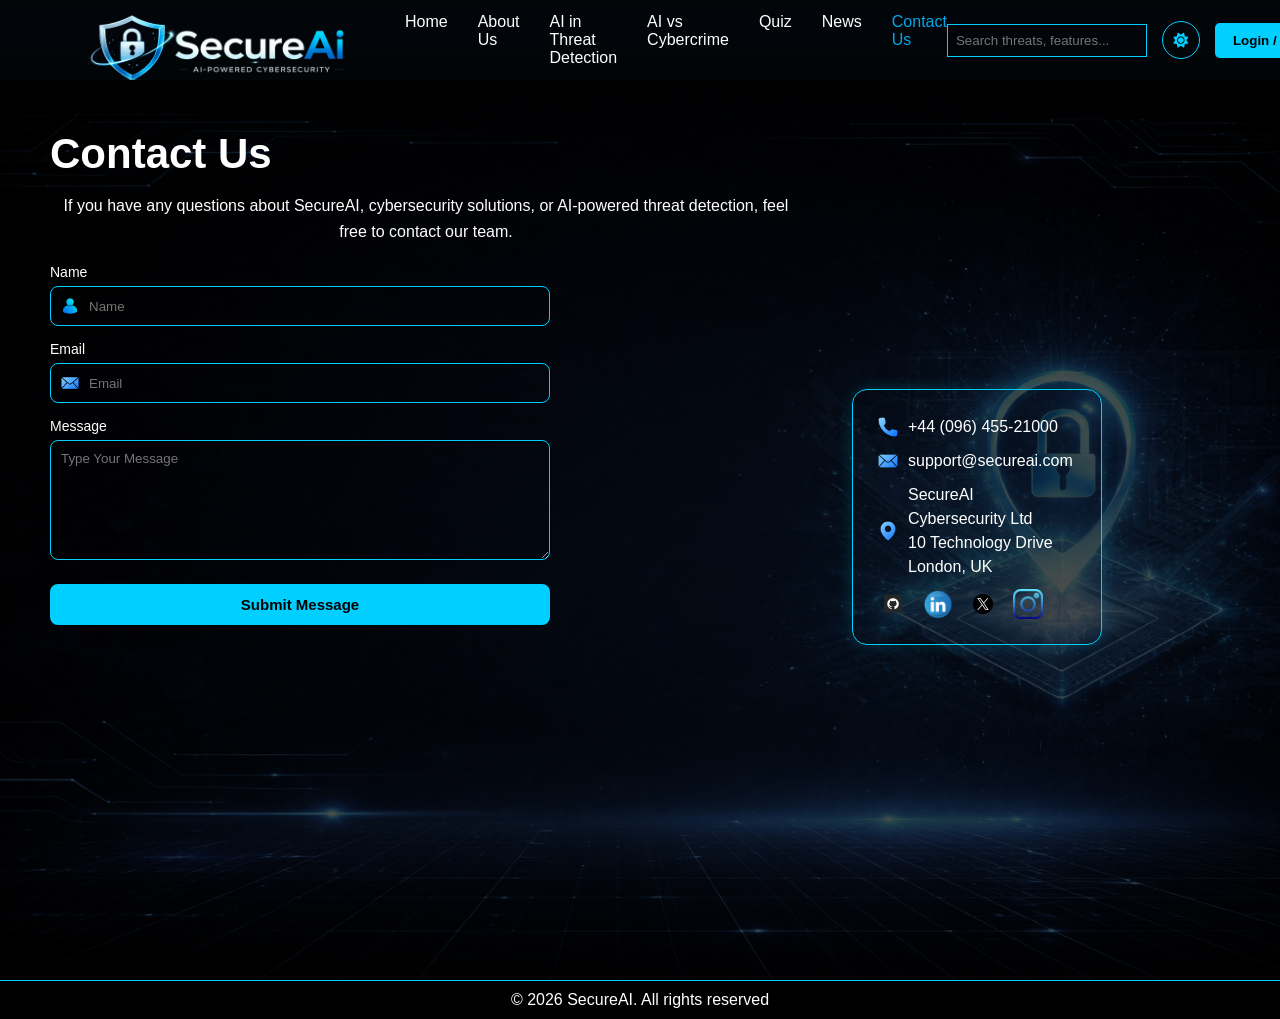
==== contact.html @ 9820c0d2 "Add files via upload" ====
<!DOCTYPE html>
<html lang="en">
<head>
    <meta charset="UTF-8">
    <meta name="viewport" content="width=device-width, initial-scale=1.0">
    <title>Contact Us - SecureAI</title>
    <link rel="stylesheet" href="style.css">
    <link rel="stylesheet" href="https://cdnjs.cloudflare.com/ajax/libs/font-awesome/6.5.1/css/all.min.css">
</head>
<body>

<header class="navbar">
    <div class="logo">
        <img src="Images/Secure-AI-Logo.png" alt="Logo">
    </div>
    <nav>
        <ul>
            <li><a href="index.html">Home</a></li>
            <li><a href="about.html">About Us</a></li>
            <li><a href="threat-detection.html">AI in Threat Detection</a></li>
            <li><a href="ai-vs-cybercrime.html">AI vs Cybercrime</a></li>
            <li><a href="quiz.html">Quiz</a></li>
            <li><a href="news.html">News</a></li>
            <li><a href="contact.html" class="active">Contact Us</a></li>
        </ul>
    </nav>
    <div class="nav-right">
        <input type="text" placeholder="Search threats, features..." data-testid="search-input">
        <button class="theme-toggle" id="themeToggle" data-testid="theme-toggle-btn"></button>
        <button class="login-btn" onclick="window.location.href='login.html'" data-testid="login-nav-btn">Login / Signup</button>
        <button class="hamburger" id="hamburgerBtn" aria-label="Open menu" data-testid="hamburger-btn">
            <span></span><span></span><span></span>
        </button>
    </div>
</header>

<section class="hero">
    <img src="Images/Contact-Us-Background.jpg" class="bg-image" alt="Background">
    <div class="overlay"></div>
    <div class="content contact-layout fade-in">
        <div class="contact-form">
            <h1>Contact Us</h1>
            <p>If you have any questions about SecureAI, cybersecurity solutions, or AI-powered threat detection, feel free to contact our team.</p>
            <form id="contactForm">
                <label>Name</label>
                <div class="contact-input-box">
                    <img src="Images/Name-Icon.png">
                    <input type="text" id="name" placeholder="Name">
                </div>
                <label>Email</label>
                <div class="contact-input-box">
                    <img src="Images/Mail-Icon.png">
                    <input type="email" id="email" placeholder="Email">
                </div>
                <label>Message</label>
                <textarea id="messageInput" placeholder="Type Your Message"></textarea>
                <button type="submit" class="contact-submit-btn" id="submitBtn">Submit Message</button>
                <p id="formMessage" class="form-message"></p>
            </form>
        </div>
        <div class="contact-info">
            <div class="contact-info-box">
                <p><img src="Images/Contact-Icon.png"> +44 (096) 455-21000</p>
                <p><img src="Images/Mail-Icon.png"> support@secureai.com</p>
                <p><img src="Images/Location-Icon.png"> SecureAI Cybersecurity Ltd<br>10 Technology Drive<br>London, UK</p>
                <div class="contact-socials">
                    <img src="Images/GitHub-Icon.png">
                    <img src="Images/Linkedin-Icon.png">
                    <img src="Images/X-Icon.png">
                    <img src="Images/Instagram-Icon.png">
                </div>
            </div>
        </div>
    </div>
</section>

<footer>
    <p>© 2026 SecureAI. All rights reserved</p>
</footer>

<script src="script.js"></script>
<script>
const form = document.getElementById("contactForm");
const nameInput = document.getElementById("name");
const emailInput = document.getElementById("email");
const messageInput = document.getElementById("messageInput");
const formMessage = document.getElementById("formMessage");
const submitBtn = document.getElementById("submitBtn");

form.addEventListener("submit", function(e) {
    e.preventDefault();
    const name = nameInput.value.trim();
    const email = emailInput.value.trim();
    const message = messageInput.value.trim();
    formMessage.textContent = "";
    formMessage.className = "form-message";

    if (!name || !email || !message) {
        formMessage.textContent = "Please fill in all fields!";
        formMessage.classList.add("error");
        return;
    }
    const emailPattern = /^[^\s@]+@[^\s@]+\.[^\s@]+$/;
    if (!emailPattern.test(email)) {
        formMessage.textContent = "Enter a valid email address!";
        formMessage.classList.add("error");
        return;
    }
    if (message.length < 10) {
        formMessage.textContent = "Message must be at least 10 characters!";
        formMessage.classList.add("error");
        return;
    }
    formMessage.textContent = "Sending message...";
    formMessage.classList.add("loading");
    submitBtn.disabled = true;
    setTimeout(() => {
        formMessage.textContent = "Message sent successfully!";
        formMessage.classList.remove("loading");
        formMessage.classList.add("success");
        form.reset();
        submitBtn.disabled = false;
    }, 1000);
});
</script>
</body>
</html>
---- style.css ----
* {
    margin: 0;
    padding: 0;
    box-sizing: border-box;
    font-family: Arial, sans-serif;
}

body {
    background: black;
    color: white;
}

/* NAVBAR */
.navbar {
    display: flex;
    align-items: center;
    padding: 15px 30px;
    background: rgba(0,0,0,0.8);
    height: 80px;
}

nav a {
  color: #00d4ff;
  text-decoration: none;
}

nav a:hover {
  text-decoration: underline;
}

/* LOGO */

.logo {
    display: flex;
    flex: 0 0 auto;
}

.logo img {
    height: 250px;
    width: auto;
    margin-top: 40px;
    
}

/* NAV LINKS (center area) */
nav {
    flex: 1;
    display: flex;
    justify-content: center; 
}

nav ul {
    display: flex;
    list-style: none;
    gap: 30px;
}

nav a {
    color: white;
    text-decoration: none;
}

nav a:hover {
    color: #00A8E8;
}

nav a.active {
    color: #00A8E8; 
}

/* RIGHT SIDE (search + login) */
.nav-right {
    flex: 0 0 auto;
    display: flex;
    align-items: center;
    gap: 15px;
}

.navbar nav a {
    text-decoration: none;
    color: white;
}

.navbar nav a:hover,
.navbar nav a.active {
    color: #00A8E8;
}

/* SEARCH */
.nav-right input {
    padding: 8px;
    width: 200px;
    background: transparent;
    border: 1px solid #00cfff;
    color: white;
}

/* LOGIN BUTTON */
.login-btn {
    background: #00cfff;
    border: none;
    padding: 10px 18px;
    font-weight: bold;
    cursor: pointer;
    border-radius: 5px;
}

/* HERO SECTION */
.hero {
    position: relative;
    min-height: 100vh;
    padding-bottom: 50px;
}

/* BACKGROUND */
.bg-image {
    position: absolute;
    width: 100%;
    height: 100%;
    object-fit: cover;
}

/* OVERLAY */
.overlay {
    position: absolute;
    width: 100%;
    height: 100%;
    background: rgba(0,0,0,0.7);
}

/* CONTENT */
.content {
    position: relative;
    z-index: 2;
    padding: 50px;
    width: 65%;
}

.content h1 {
    font-size: 42px;
    margin-bottom: 20px;
}

.content p {
    margin-bottom: 15px;
    line-height: 1.6;
}

/* INFO SECTIONS */
.info-sections {
    margin-top: 30px;
}

.box {
    margin-bottom: 30px;
}

.box h2 {
    margin-bottom: 10px;
    color: white;
}

.item {
    display: flex;
    align-items: center;
    margin-bottom: 15px;
}

.item img {
    width: 30px;
    margin-right: 10px;
}
/* Card hover effect */
.card {
    transition: transform 0.3s ease, box-shadow 0.3s ease;
}

.card:hover {
    transform: scale(1.03);
    box-shadow: 0 0 20px rgba(0, 212, 255, 0.2);
}

/* Scroll fade-in */
.fade-in {
    opacity: 0;
    transform: translateY(30px);
    transition: opacity 0.6s ease, transform 0.6s ease;
}

.fade-in.visible {
    opacity: 1;
    transform: translateY(0);
}

/* FOOTER */
footer {
    text-align: center;
    padding: 10px;
    background: black;
    border-top: 1px solid #00cfff;
}

/* LOGIN PAGE CENTER BOX */
.login-container {
    position: relative;
    z-index: 2;
    width: 400px;
    margin: 100px auto;
    padding: 40px;
    border-radius: 20px;
    background: rgba(0, 0, 0, 0.6);
    border: 1px solid #00cfff;
    text-align: center;
}

/* TITLE */
.login-container h1 {
    margin-bottom: 30px;
    font-size: 26px;
}

/* INPUT BOX */
.login-input {
    display: flex;
    align-items: center;
    border: 1px solid #00cfff;
    border-radius: 10px;
    padding: 10px;
    margin-bottom: 20px;
}

.login-input img {
    width: 20px;
    margin-right: 10px;
}

/* INPUT FIELD */
.login-input input {
    background: transparent;
    border: none;
    outline: none;
    color: white;
    width: 100%;
}

/* EYE ICON (RIGHT SIDE) */
.eye-icon {
    margin-left: auto;
    cursor: pointer;
}

/* FORGOT PASSWORD */
.forgot {
    text-align: right;
    font-size: 14px;
    margin-bottom: 20px;
    color: #00cfff;
    cursor: pointer;
}

/* LOGIN BUTTON */
.login-submit {
    width: 100%;
    padding: 12px;
    background: linear-gradient(to right, #00cfff, #0077ff);
    border: none;
    border-radius: 10px;
    color: white;
    font-weight: bold;
    cursor: pointer;
    margin-bottom: 15px;
}

/* SIGNUP TEXT */
.signup-text {
    font-size: 14px;
}

.signup-text span {
    color: #00cfff;
    cursor: pointer;
}

/* LOGIN CSS */
* {
    margin: 0;
    padding: 0;
    box-sizing: border-box;
    font-family: Arial, sans-serif;
}
.login-body {
    height: 100vh;
    position: relative;
    overflow: hidden;
}
/* Message styling */
.login-message {
    margin-top: 15px;
    font-size: 14px;
    text-align: center;
    font-weight: 500;
}

/* Error */
.login-message.error {
    color: #ff4d4d;
}

/* Success */
.login-message.success {
    color: #00c853;
}

/* Loading */
.login-message.loading {
    color: #999;
}

/* Disabled button (nice UX) */
.login-button:disabled {
    opacity: 0.6;
    cursor: not-allowed;
}
 
/* Background image */
.login-background {
    position: fixed;
    top: 0;
    left: 0;
    width: 100vw;
    height: 100vh;
    background: url("Images/Login-Background.png") no-repeat center center/cover;
    z-index: -1;
}
 
/* Center container */
.login-contain {
    position: absolute;
    top: 60%;
    left: 50%;
    transform: translate(-50%, -50%);
    
    padding: 50px 70PX 50PX 70PX;
    
    background: rgba(17, 34, 64, 0.02);
    box-shadow: 0 0 30px rgba(30, 199, 255, 0.3);
    border: 1PX SOLID #1ec7ff8d;
    border-radius:70px;
    backdrop-filter: blur(10px);
    
    text-align: center;
    color: white;
}
 
/* Heading */
.login-container h2 {
    margin-bottom: 20px;
}
 
/* Inputs */
.login-input-group {
    margin-bottom: 15px;
}
 
.login-input-group input {
    width: 100%;
    padding: 12px;
    border: none;
    border-radius: 8px;
    border: 1PX SOLID #1ec7ff8d;
    background-color: #0B1F3A;
    outline: none;
}
 
/* Forgot password */
.login-forgot {
    text-align: right;
    margin-bottom: 15px;
}
 
.login-forgot a {
    color: #00bfff;
    text-decoration: none;
    font-size: 14px;
}
 
/* Button */
.login-button {
    width: 100%;
    padding: 12px;
    border: none;
    border-radius: 8px;
    background: #00bfff;
    color: white;
    font-size: 16px;
    cursor: pointer;
}
 
.login-button:hover {
    background: #009acd;
}
 
/* Signup */
.login-signup-text {
    margin-top: 15px;
    font-size: 14px;
}
 
.login-signup-text a {
    color: #00bfff;
    text-decoration: none;
}
.login-logo-container {
    position: absolute;
    top: -5%;
    left: 50%;
    transform: translateX(-50%);
    text-align: center;
}
.login-logo-container img {
    width: 500px;
    height: 80%;
}

.login-input-group {
    position: relative;
}

/* Icon styling */
.login-icon {
    position: absolute;
    top: 50%;
    transform: translateY(-50%);
    width: 18px;
    height: 18px;
}

/* Left icons */
.login-left-icon {
    left: 10px;
}

/* Right icon (eye) */
.login-right-icon {
    right: 10px;
    cursor: pointer;
}

/* Fix spacing so text doesn't overlap icons */
.login-input-group input {
    padding-left: 40px;
    padding-right: 40px;
}

/* ABOUT US PAGE */

/* About page section dividers */
.about-section {
    margin-bottom: 2rem;
    padding: 1.5rem;
    border-radius: 8px;
    box-shadow: 0 2px 12px rgba(0, 212, 255, 0.08);
    background: rgba(10, 28, 55, 0.6);
}

.about-section h2 {
    font-size: 1.4rem;
    color: #00d4ff;
    margin-bottom: 1rem;
}

.about-section p,
.about-section li {
    font-size: 1rem;
    line-height: 1.75;
    color: #8db4d4;
}

/* CONTACT US PAGE */
.contact-layout {
    display: flex;
    gap: 50px;
    align-items: flex-start;
    width: 90%;
}

.contact-form {
    flex: 1;
}

.contact-form h1 {
    font-size: 42px;
    margin-bottom: 15px;
}

.contact-form p {
    margin-bottom: 20px;
    line-height: 1.6;
    text-align: center;
}

.contact-form label {
    display: block;
    margin-bottom: 6px;
    color: #ffffff;
    font-size: 14px;
}

.contact-input-box {
    display: flex;
    align-items: center;
    border: 1px solid #00cfff;
    border-radius: 8px;
    padding: 10px;
    margin-bottom: 15px;
    background: transparent;
    max-width: 500px;
}

.contact-input-box img {
    width: 18px;
    margin-right: 10px;
}
.contact-input-box input {
    background: transparent;
    border: none;
    outline: none;
    color: white;
    width: 500px;
}

.contact-form textarea {
    width: 500px;
    height: 120px;
    background: transparent;
    border: 1px solid #00cfff;
    border-radius: 8px;
    padding: 10px;
    color: white;
    outline: none;
    resize: vertical;
    margin-bottom: 20px;
}
.contact-submit-btn {
    width: 500px;
    padding: 12px;
    background:#00cfff;
    border: none;
    border-radius: 8px;
    font-weight: bold;
    font-size: 15px;
    cursor: pointer;
    color: black;
}

.contact-submit-btn:hover {
    background: #0099cc;
    color: white;
}

.contact-info {
    flex: 0 0 250px;
    display: flex;
    flex-direction: column;
    gap: 20px;
    margin-top: 250px;
    margin-left: auto;
    align-self: flex-end;
    margin-left: 0;
    
}
.contact-info-box p {
    display: flex;
    align-items: center;
    gap: 10px;
    margin-bottom: 10px;
    line-height: 1.5;
}

.contact-info-box img {
    width: 20px;
}

.contact-info-box a {
    color: white;
    text-decoration: none;
}
.contact-info-box {
    border: 1px solid #00cfff;
    border-radius: 15px;
    padding: 25px 25px;
    box-shadow: 0 0 15px rgba(0, 207, 255, 0.2);
}

.contact-socials {
    display: flex;
    gap: 15px;
    margin-top: 10px;
}

.contact-socials img {
    width: 30px;
    cursor: pointer;
}
/* Form message */
.form-message {
    margin-top: 15px;
    font-size: 14px;
    text-align: center;
    font-weight: 500;
}

/* States */
.form-message.error {
    color: #ff4d4d;
}

.form-message.success {
    color: #00c853;
}

.form-message.loading {
    color: #999;
}

/* Disabled button */
.contact-submit-btn:disabled {
    opacity: 0.6;
    cursor: not-allowed;
}

/* HOME PAGE */

/* RESET */
* {
  margin: 0;
  padding: 0;
  box-sizing: border-box;
  font-family: 'Segoe UI', Arial, sans-serif;
}

/* BODY */
body {
  background: linear-gradient(180deg, #0B1C2D 0%, #02070d 60%, #000000 100%);
  color: #ffffff;
}

/* NAVBAR */
.index-navbar {
  display: flex;
  justify-content: space-between;
  align-items: center;
  padding: 15px 50px;
  background: #081726;
  border-bottom: 1px solid rgba(0, 191, 255, 0.4);
}

.index-navbar * {
  margin: 0;
  padding: 0;
}

/* LOGO */
.index-logo img {
  width: 200px;
}

/* NAV LINKS */
.index-navbar nav ul {
  display: flex;
  list-style: none;
  gap: 35px;
}

.index-navbar nav ul li a {
  text-decoration: none;
  color: #c0d6f0;
  font-size: 14px;
  font-weight: 500;
  transition: 0.3s;
}

.index-navbar nav ul li a:hover,
.index-navbar nav ul li a.index-active {
  color: #00bfff;
}

/* RIGHT SIDE */
.index-nav-right {
  flex: 0 0 auto;
  display: flex;
  align-items: center;
  gap: 15px;
}

/* NAVBAR SCROLL EFFECT */
.index-nav.index-scrolled {
  background-color: rgba(11, 28, 45, 0.95);
}

/* SEARCH */
.index-nav-right input {
  padding: 8px;
  width: 200px;
  background: transparent;
  border: 1px solid #00cfff;
  color: white;
}

/* BUTTON */
.index-login-btn {
  background: #00cfff;
  border: none;
  padding: 10px 18px;
  font-weight: bold;
  cursor: pointer;
  border-radius: 5px;
}

.index-login-btn:hover {
  background: #00bfff;
}

/* SUBNAV */
.index-subnav {
  display: flex;
  justify-content: center;
  gap: 50px;
  padding: 12px;
  border-bottom: 1px solid rgba(0, 191, 255, 0.3);
}

.index-subnav a {
  text-decoration: none;
  color: #b0c4de;
  font-size: 14px;
}

.index-subnav a:hover {
  color: #00bfff;
}

/* MAIN LAYOUT */
.index-page-body {
  display: flex;
  padding: 20px 40px;
  gap: 20px;
}

/* SHARED PANEL STYLE */
.index-sidebar-left,
.index-sidebar-right,
.index-centre {
  border: 1px solid rgba(0, 191, 255, 0.3);
  background: rgba(10, 25, 45, 0.6);
  box-shadow: 0 0 12px rgba(0, 191, 255, 0.1);
  padding: 15px;
}

/* LEFT SIDEBAR */
.index-sidebar-left {
  width: 20%;
}

.index-sidebar-left h3 {
  border-bottom: 1px solid rgba(0, 191, 255, 0.3);
  margin-bottom: 10px;
  padding-bottom: 5px;
}

.index-sidebar-left ul {
  list-style: none;
}

.index-sidebar-left li {
  margin: 8px 0;
}

.index-sidebar-left a {
  text-decoration: none;
  color: #b0c4de;
  font-size: 14px;
}

.index-sidebar-left a:hover {
  color: #00bfff;
}

/* CENTER */
.index-centre {
  width: 80%;
  text-align: center;
}

.index-hero-image img {
  width: 240px;
  margin-bottom: 20px;
}

.index-hero-text h1 {
  font-size: 24px;
  margin-bottom: 15px;
  animation: fadeIn 1.2s ease forwards;
}

.index-hero-text p {
  color: #b0c4de;
  line-height: 1.6;
  animation: fadeIn 1.8s ease forwards;
}

@keyframes fadeIn {
    from {opacity: 0; transform: translateY(20px);}
    to {opacity: 1; transform: translateY(0);}
}

/* RIGHT SIDEBAR */
.index-sidebar-right {
  width: 20%;
}

/* FEATURES */
.index-features-list {
  margin-top: 10px;
}

.index-feature-item {
  display: flex;
  align-items: center;
  gap: 10px;
  margin: 12px 0;
}

.index-feature-item img {
  width: 28px;
  transition: 0.3s;
}

.index-feature-item img:hover {
  transform: scale(1.15);
}

.index-feature-item span {
  font-size: 14px;
  color: #b0c4de;
}

/* EXTERNAL LINKS */
.index-ext-links {
  margin-top: 20px;
}

.index-ext-links h3 {
  border-bottom: 1px solid rgba(0, 191, 255, 0.3);
  padding-bottom: 5px;
  margin-bottom: 10px;
}

.index-ext-links ul {
  list-style: none;
}

.index-ext-links li {
  margin: 10px 0;
}

.index-ext-links a {
  text-decoration: none;
  color: #b0c4de;
  display: flex;
  align-items: center;
  gap: 10px;
}

.index-ext-links a:hover {
  color: #00bfff;
}

.index-ext-links img {
  width: 20px;
}

/* SOCIAL ICONS */
.index-social-icons {
  margin-top: 15px;
  display: flex;
  gap: 12px;
}

.index-social-icons img {
  width: 24px;
  transition: 0.3s;
}

.index-social-icons img:hover {
  transform: scale(1.2);
}

/* FOOTER */
.index-footer {
  text-align: center;
  padding: 15px;
  border-top: 1px solid rgba(0, 191, 255, 0.3);
  margin-top: 20px;
  font-size: 13px;
  color: #b0c4de;
}



/* ============================================================
   SECUREAI - ENHANCED FEATURES (added)
   Theme toggle, hamburger menu, search dropdown, stats counters,
   flip cards, quiz, news, mobile responsive
   ============================================================ */

/* ---------- LIGHT/DARK THEME OVERRIDES ---------- */
html { scroll-behavior: smooth; }

[data-theme="light"] body {
    background: linear-gradient(180deg, #f4f9ff 0%, #e6f1ff 60%, #ffffff 100%);
    color: #0b1c2d;
}
[data-theme="light"] .navbar,
[data-theme="light"] .index-navbar {
    background: #ffffff;
    box-shadow: 0 1px 8px rgba(0,0,0,0.06);
}
[data-theme="light"] .navbar nav a,
[data-theme="light"] .index-navbar nav a,
[data-theme="light"] nav a { color: #0b1c2d; }
[data-theme="light"] .nav-right input,
[data-theme="light"] .index-nav-right input { color: #0b1c2d; }
[data-theme="light"] .index-subnav a,
[data-theme="light"] .index-sidebar-left a,
[data-theme="light"] .index-ext-links a,
[data-theme="light"] .index-feature-item span,
[data-theme="light"] .index-hero-text p { color: #2c3e50; }
[data-theme="light"] .index-sidebar-left,
[data-theme="light"] .index-sidebar-right,
[data-theme="light"] .index-centre {
    background: rgba(255,255,255,0.85);
    border-color: rgba(0,150,255,0.25);
}
[data-theme="light"] footer,
[data-theme="light"] .index-footer {
    background: #ffffff; color: #2c3e50; border-color: rgba(0,150,255,0.25);
}
[data-theme="light"] .overlay { background: rgba(255,255,255,0.65); }
[data-theme="light"] .content,
[data-theme="light"] .content p { color: #0b1c2d; }
[data-theme="light"] .about-section { background: rgba(255,255,255,0.85); }
[data-theme="light"] .about-section p,
[data-theme="light"] .about-section li { color: #2c3e50; }
[data-theme="light"] .quiz-card,
[data-theme="light"] .news-card {
    background: #ffffff; color: #0b1c2d;
    box-shadow: 0 4px 24px rgba(0,150,255,0.08);
}
[data-theme="light"] .stat-card,
[data-theme="light"] .edu-flip-card .edu-front,
[data-theme="light"] .edu-flip-card .edu-back {
    background: #ffffff; color: #0b1c2d;
}
[data-theme="light"] .quiz-option { background: #f0f7ff; color: #0b1c2d; border-color: #b7daff; }

/* ---------- THEME TOGGLE BUTTON ---------- */
.theme-toggle {
    background: transparent;
    border: 1px solid #00cfff;
    color: #00cfff;
    width: 38px; height: 38px;
    border-radius: 50%;
    cursor: pointer;
    display: inline-flex;
    align-items: center;
    justify-content: center;
    font-size: 15px;
    transition: all .25s ease;
}
.theme-toggle:hover { background: rgba(0,207,255,0.15); transform: rotate(20deg); }

/* ---------- HAMBURGER ---------- */
.hamburger {
    display: none;
    background: transparent;
    border: 1px solid #00cfff;
    border-radius: 6px;
    padding: 8px;
    cursor: pointer;
    flex-direction: column;
    gap: 4px;
}
.hamburger span {
    display: block;
    width: 22px; height: 2px;
    background: #00cfff;
    transition: .25s;
}
.hamburger.active span:nth-child(1){transform:translateY(6px) rotate(45deg);}
.hamburger.active span:nth-child(2){opacity:0;}
.hamburger.active span:nth-child(3){transform:translateY(-6px) rotate(-45deg);}

/* ---------- SEARCH DROPDOWN ---------- */
.search-wrapper { position: relative; }
.search-dropdown {
    position: absolute;
    top: calc(100% + 6px);
    left: 0; right: 0;
    background: #0b1c2d;
    border: 1px solid #00cfff;
    border-radius: 8px;
    box-shadow: 0 8px 28px rgba(0,207,255,0.25);
    max-height: 280px;
    overflow-y: auto;
    z-index: 100;
    display: none;
}
.search-dropdown.open { display: block; }
.search-result {
    display: flex; align-items: center; gap: 10px;
    padding: 10px 14px;
    color: #c0d6f0;
    text-decoration: none;
    font-size: 14px;
    border-bottom: 1px solid rgba(0,207,255,0.15);
}
.search-result:hover { background: rgba(0,207,255,0.12); color: #00cfff; }
.search-result i { color: #00cfff; font-size: 12px; }
.search-empty { padding: 14px; color: #8da2bf; font-size: 14px; text-align: center; }
[data-theme="light"] .search-dropdown { background: #ffffff; }
[data-theme="light"] .search-result { color: #0b1c2d; }

/* ---------- HERO STATS (HOME) ---------- */
.hero-stats {
    padding: 60px 40px;
    text-align: center;
}
.hero-stats h2 {
    font-size: 28px;
    color: #00cfff;
    margin-bottom: 10px;
}
.hero-stats > p {
    color: #b0c4de;
    margin-bottom: 40px;
}
.stats-grid {
    display: grid;
    grid-template-columns: repeat(4, 1fr);
    gap: 20px;
    max-width: 1100px;
    margin: 0 auto;
}
.stat-card {
    background: rgba(10, 25, 45, 0.6);
    border: 1px solid rgba(0,191,255,0.3);
    border-radius: 14px;
    padding: 30px 20px;
    box-shadow: 0 0 16px rgba(0,191,255,0.08);
    transition: transform .3s ease, box-shadow .3s ease;
}
.stat-card:hover {
    transform: translateY(-6px);
    box-shadow: 0 6px 28px rgba(0,207,255,0.25);
}
.stat-icon {
    font-size: 32px;
    color: #00cfff;
    margin-bottom: 12px;
}
.stat-number {
    font-size: 38px;
    font-weight: 700;
    color: #ffffff;
    margin-bottom: 6px;
}
[data-theme="light"] .stat-number { color: #0b1c2d; }
.stat-label {
    color: #b0c4de;
    font-size: 14px;
}
[data-theme="light"] .stat-label { color: #2c3e50; }

/* ---------- EDUCATION FLIP-CARDS ---------- */
.edu-section {
    padding: 60px 40px;
    text-align: center;
}
.edu-section h2 {
    font-size: 28px;
    color: #00cfff;
    margin-bottom: 10px;
}
.edu-section > p {
    color: #b0c4de;
    margin-bottom: 40px;
}
.edu-grid {
    display: grid;
    grid-template-columns: repeat(4, 1fr);
    gap: 20px;
    max-width: 1100px;
    margin: 0 auto;
}
.edu-flip-card {
    perspective: 1000px;
    height: 240px;
    cursor: pointer;
}
.edu-flip-inner {
    position: relative;
    width: 100%;
    height: 100%;
    transition: transform 0.7s cubic-bezier(.25,.8,.25,1);
    transform-style: preserve-3d;
}
.edu-flip-card:hover .edu-flip-inner,
.edu-flip-card.flipped .edu-flip-inner {
    transform: rotateY(180deg);
}
.edu-front, .edu-back {
    position: absolute;
    inset: 0;
    backface-visibility: hidden;
    border: 1px solid rgba(0,191,255,0.3);
    border-radius: 14px;
    padding: 24px;
    display: flex;
    flex-direction: column;
    justify-content: center;
    align-items: center;
    background: rgba(10,25,45,0.6);
}
.edu-back {
    transform: rotateY(180deg);
    background: linear-gradient(135deg, #002b3d 0%, #003a5e 100%);
    color: #ffffff;
}
.edu-front i {
    font-size: 42px;
    color: #00cfff;
    margin-bottom: 14px;
}
.edu-front h3 {
    color: #ffffff;
    font-size: 18px;
    margin-bottom: 6px;
}
[data-theme="light"] .edu-front h3 { color: #0b1c2d; }
.edu-front span {
    color: #00cfff;
    font-size: 12px;
    letter-spacing: 1px;
    text-transform: uppercase;
}
.edu-back p {
    color: #cfe5ff;
    font-size: 14px;
    line-height: 1.55;
    text-align: center;
}

/* ---------- QUIZ PAGE ---------- */
.quiz-section {
    min-height: calc(100vh - 160px);
    padding: 60px 20px;
    display: flex;
    justify-content: center;
    align-items: flex-start;
    background:
      radial-gradient(circle at 20% 10%, rgba(0,207,255,0.1), transparent 40%),
      radial-gradient(circle at 80% 90%, rgba(0,120,255,0.12), transparent 40%);
}
.quiz-card {
    width: 100%;
    max-width: 760px;
    background: rgba(10,25,45,0.85);
    border: 1px solid rgba(0,191,255,0.35);
    border-radius: 18px;
    padding: 40px;
    box-shadow: 0 8px 40px rgba(0,207,255,0.15);
}
.quiz-header { text-align: center; margin-bottom: 28px; }
.quiz-header h1 {
    color: #00cfff;
    font-size: 28px;
    margin-bottom: 8px;
}
.quiz-header h1 i { margin-right: 8px; }
.quiz-header p { color: #b0c4de; }
.quiz-stage.hidden { display: none; }
.quiz-intro-grid {
    display: grid;
    grid-template-columns: repeat(3, 1fr);
    gap: 14px;
    margin: 30px 0;
}
.quiz-intro-item {
    background: rgba(0,207,255,0.08);
    border: 1px solid rgba(0,207,255,0.25);
    border-radius: 10px;
    padding: 18px 12px;
    text-align: center;
}
.quiz-intro-item i { font-size: 22px; color: #00cfff; display: block; margin-bottom: 8px; }
.quiz-intro-item span { color: #ffffff; font-size: 14px; }
[data-theme="light"] .quiz-intro-item span { color: #0b1c2d; }

.quiz-progress {
    display: flex; align-items: center; gap: 14px;
    margin-bottom: 24px;
}
.quiz-progress-bar {
    flex: 1; height: 8px;
    background: rgba(0,207,255,0.15);
    border-radius: 999px;
    overflow: hidden;
}
.quiz-progress-bar > div {
    height: 100%; width: 0%;
    background: linear-gradient(90deg, #00cfff, #0078ff);
    transition: width .4s ease;
}
.quiz-progress span { color: #b0c4de; font-size: 13px; white-space: nowrap; }

#questionText {
    color: #ffffff;
    font-size: 20px;
    margin-bottom: 20px;
    line-height: 1.5;
}
[data-theme="light"] #questionText { color: #0b1c2d; }
.quiz-options { display: flex; flex-direction: column; gap: 10px; }
.quiz-option {
    display: flex;
    align-items: center;
    gap: 14px;
    padding: 14px 18px;
    background: rgba(0,207,255,0.06);
    border: 1px solid rgba(0,207,255,0.3);
    border-radius: 10px;
    color: #ffffff;
    text-align: left;
    cursor: pointer;
    transition: .2s ease;
    font-size: 15px;
}
.quiz-option:hover:not(:disabled) {
    background: rgba(0,207,255,0.18);
    transform: translateX(4px);
}
.quiz-option-letter {
    background: rgba(0,207,255,0.2);
    color: #00cfff;
    font-weight: 700;
    width: 28px; height: 28px;
    display: flex; align-items: center; justify-content: center;
    border-radius: 50%;
    font-size: 13px;
    flex-shrink: 0;
}
.quiz-option.correct { background: rgba(0,200,83,0.18); border-color: #00c853; }
.quiz-option.correct .quiz-option-letter { background: #00c853; color: #fff; }
.quiz-option.wrong { background: rgba(255,77,77,0.15); border-color: #ff4d4d; }
.quiz-option.wrong .quiz-option-letter { background: #ff4d4d; color: #fff; }
.quiz-option:disabled { cursor: default; }

.quiz-feedback {
    margin: 18px 0;
    padding: 14px;
    border-radius: 10px;
    font-size: 14px;
    line-height: 1.5;
    display: none;
}
.quiz-feedback.correct { display: block; background: rgba(0,200,83,0.1); border: 1px solid #00c853; color: #87ffb6; }
.quiz-feedback.wrong { display: block; background: rgba(255,77,77,0.1); border: 1px solid #ff4d4d; color: #ffb3b3; }
.quiz-feedback i { margin-right: 6px; }

.quiz-btn {
    background: linear-gradient(90deg, #00cfff, #0078ff);
    color: #ffffff;
    border: none;
    padding: 12px 26px;
    border-radius: 10px;
    font-size: 15px;
    font-weight: 600;
    cursor: pointer;
    transition: .25s;
    display: inline-flex;
    align-items: center;
    gap: 8px;
    text-decoration: none;
}
.quiz-btn:hover:not(:disabled) { transform: translateY(-2px); box-shadow: 0 6px 20px rgba(0,207,255,0.4); }
.quiz-btn:disabled { opacity: 0.45; cursor: not-allowed; }
.quiz-btn-outline {
    background: transparent;
    border: 1px solid #00cfff;
    color: #00cfff;
}
.quiz-btn-outline:hover { background: rgba(0,207,255,0.1); }

#nextBtn { margin-top: 16px; float: right; }
.quiz-actions { display: flex; gap: 12px; justify-content: center; flex-wrap: wrap; margin-top: 24px; }

#quizResult { text-align: center; }
.quiz-result-icon { font-size: 64px; margin-bottom: 14px; }
.quiz-result-icon.gold { color: #ffd700; }
.quiz-result-icon.silver { color: #c0c0c0; }
.quiz-result-icon.bronze { color: #cd7f32; }
.quiz-score-text { color: #b0c4de; margin: 8px 0; font-size: 14px; }
.quiz-score {
    font-size: 48px;
    font-weight: 800;
    background: linear-gradient(90deg, #00cfff, #0078ff);
    -webkit-background-clip: text;
    background-clip: text;
    color: transparent;
    margin-bottom: 12px;
}
.quiz-result-message { color: #cfe5ff; margin-bottom: 10px; }
[data-theme="light"] .quiz-result-message { color: #2c3e50; }

/* ---------- NEWS PAGE ---------- */
.news-hero {
    padding: 60px 40px 30px;
    text-align: center;
    background:
      radial-gradient(circle at 30% 10%, rgba(0,207,255,0.12), transparent 50%),
      radial-gradient(circle at 70% 90%, rgba(0,120,255,0.1), transparent 50%);
}
.news-hero h1 { color: #00cfff; font-size: 34px; margin-bottom: 10px; }
.news-hero h1 i { margin-right: 10px; }
.news-hero > div > p { color: #b0c4de; max-width: 640px; margin: 0 auto 26px; }

.news-filters {
    display: flex; gap: 10px; justify-content: center; flex-wrap: wrap;
}
.news-filter {
    padding: 8px 18px;
    border: 1px solid rgba(0,207,255,0.4);
    border-radius: 999px;
    background: transparent;
    color: #c0d6f0;
    cursor: pointer;
    font-size: 13px;
    transition: .2s;
}
.news-filter:hover { background: rgba(0,207,255,0.1); }
.news-filter.active {
    background: linear-gradient(90deg, #00cfff, #0078ff);
    color: #ffffff;
    border-color: transparent;
}

.news-grid-wrap { padding: 30px 40px 60px; }
.news-grid {
    display: grid;
    grid-template-columns: repeat(3, 1fr);
    gap: 22px;
    max-width: 1200px;
    margin: 0 auto;
}
.news-card {
    position: relative;
    background: rgba(10,25,45,0.7);
    border: 1px solid rgba(0,191,255,0.3);
    border-radius: 14px;
    padding: 26px 22px;
    transition: transform .3s ease, box-shadow .3s ease, border-color .3s;
}
.news-card:hover {
    transform: translateY(-6px);
    box-shadow: 0 10px 30px rgba(0,207,255,0.25);
    border-color: rgba(0,207,255,0.7);
}
.news-card-tag {
    position: absolute;
    top: 16px; right: 16px;
    background: rgba(0,207,255,0.15);
    color: #00cfff;
    padding: 4px 10px;
    border-radius: 999px;
    font-size: 11px;
    font-weight: 600;
    letter-spacing: 0.5px;
}
.news-card-icon {
    font-size: 32px;
    color: #00cfff;
    margin-bottom: 14px;
}
.news-card h3 {
    color: #ffffff;
    font-size: 17px;
    margin-bottom: 10px;
    line-height: 1.4;
}
[data-theme="light"] .news-card h3 { color: #0b1c2d; }
.news-card p {
    color: #b0c4de;
    font-size: 14px;
    line-height: 1.6;
    margin-bottom: 14px;
}
[data-theme="light"] .news-card p { color: #2c3e50; }
.news-meta { color: #00cfff; font-size: 12px; }
.news-meta i { margin-right: 6px; }

/* ---------- SCROLL FADE-IN ---------- */
.fade-in, [data-fade] {
    opacity: 0;
    transform: translateY(28px);
    transition: opacity .7s ease, transform .7s ease;
}
.fade-in.visible, [data-fade].visible {
    opacity: 1;
    transform: translateY(0);
}

/* ---------- MOBILE RESPONSIVE ---------- */
@media (max-width: 1024px) {
    .stats-grid { grid-template-columns: repeat(2, 1fr); }
    .edu-grid { grid-template-columns: repeat(2, 1fr); }
    .news-grid { grid-template-columns: repeat(2, 1fr); }
    .index-page-body { flex-wrap: wrap; }
    .index-sidebar-left, .index-sidebar-right { width: 100%; }
    .index-centre { width: 100%; }
}

@media (max-width: 768px) {
    /* NAVBAR */
    .navbar, .index-navbar {
        flex-wrap: wrap;
        padding: 12px 16px;
        height: auto;
    }
    .logo img { height: 60px !important; margin-top: 0 !important; }
    .index-logo img { width: 120px; }

    .navbar nav, .index-navbar nav { order: 5; width: 100%; }
    header nav ul {
        flex-direction: column !important;
        gap: 0 !important;
        max-height: 0;
        overflow: hidden;
        transition: max-height .35s ease;
        width: 100%;
        padding-top: 0;
    }
    header nav ul.mobile-open {
        max-height: 600px;
        padding-top: 12px;
    }
    header nav ul li {
        padding: 10px 0;
        border-bottom: 1px solid rgba(0,207,255,0.15);
    }
    .nav-right, .index-nav-right {
        margin-left: auto;
        flex-wrap: wrap;
        gap: 8px;
    }
    .nav-right input, .index-nav-right input {
        order: 5; width: 100%;
    }
    .hamburger { display: flex; }

    /* HERO */
    .content { width: 92%; padding: 30px 20px; }
    .content h1 { font-size: 28px !important; }
    .hero-stats, .edu-section { padding: 40px 20px; }
    .stats-grid { grid-template-columns: 1fr 1fr; gap: 14px; }
    .stat-card { padding: 22px 12px; }
    .stat-number { font-size: 28px; }
    .edu-grid { grid-template-columns: 1fr; }

    /* CONTACT */
    .contact-layout { flex-direction: column; gap: 30px; }
    .contact-info { margin-top: 20px !important; flex: 0 0 auto !important; width: 100%; }
    .contact-input-box input,
    .contact-form textarea,
    .contact-submit-btn { width: 100% !important; }

    /* NEWS / QUIZ */
    .news-grid { grid-template-columns: 1fr; }
    .news-grid-wrap, .news-hero { padding-left: 20px; padding-right: 20px; }
    .quiz-card { padding: 24px 18px; }
    .quiz-intro-grid { grid-template-columns: 1fr; }
    #questionText { font-size: 17px; }

    /* LOGIN */
    .login-contain {
        width: 92% !important;
        padding: 30px 24px !important;
        border-radius: 24px !important;
        top: 55% !important;
    }
    .login-logo-container img { width: 70vw !important; max-width: 280px; }

    /* SIDEBAR HOME */
    .index-page-body { padding: 16px; flex-direction: column; }
    .index-sidebar-left, .index-sidebar-right, .index-centre { width: 100% !important; }
    .index-subnav { flex-wrap: wrap; gap: 16px; padding: 10px; }
}

@media (max-width: 480px) {
    .news-hero h1, .quiz-header h1 { font-size: 22px; }
    .quiz-score { font-size: 36px; }
    .stat-icon { font-size: 24px; }
    .login-contain { padding: 24px 18px !important; }
    .nav-right .login-btn,
    .index-nav-right .index-login-btn {
        font-size: 12px; padding: 8px 12px;
    }
}
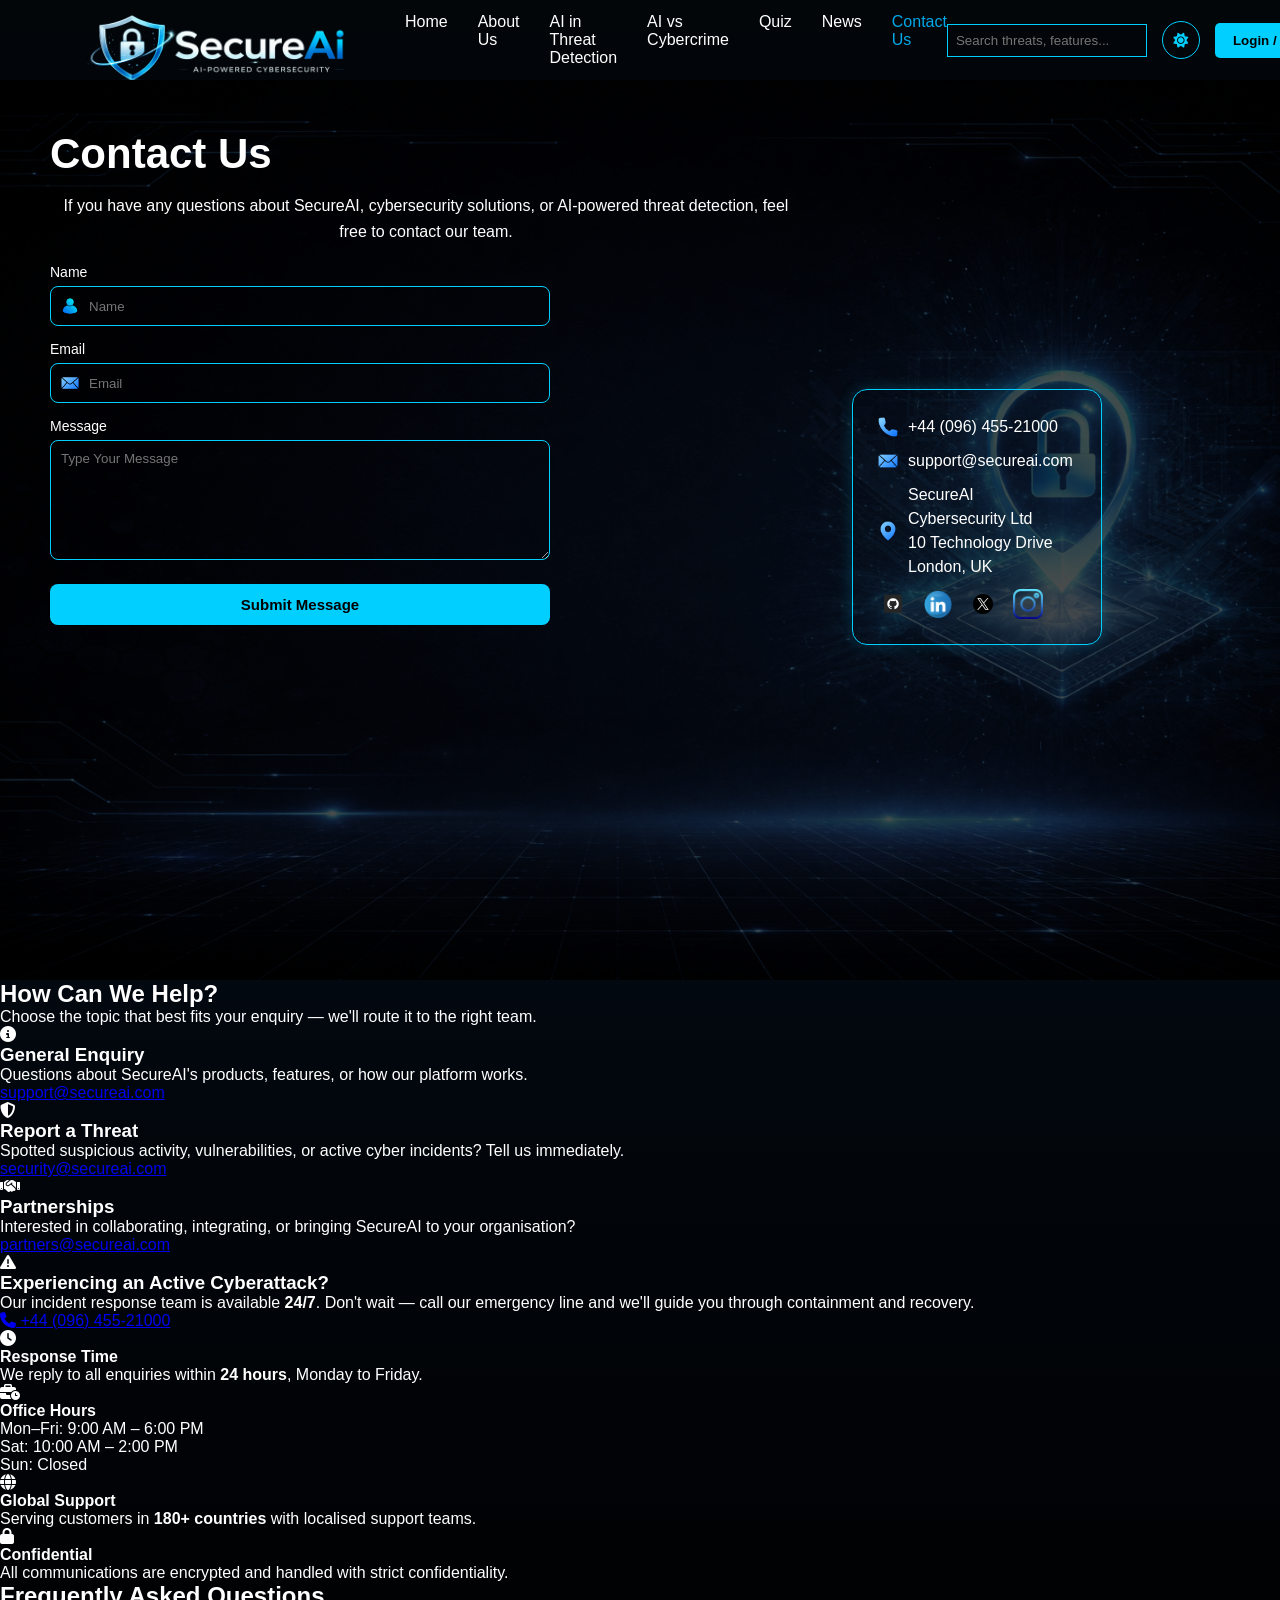
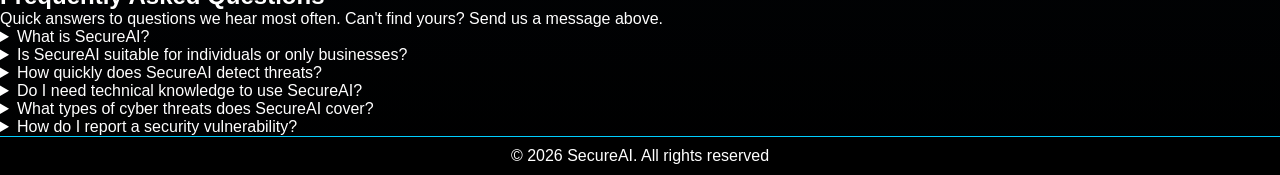
==== commit d1be8ea2: "Add contact help section and emergency hotline" ====
--- a/contact.html
+++ b/contact.html
@@ -73,7 +73,103 @@
         </div>
     </div>
 </section>
-
+<!-- HOW CAN WE HELP -->
+<section class="contact-help-section">
+    <h2 class="contact-section-title">How Can We Help?</h2>
+    <p class="contact-section-subtitle">Choose the topic that best fits your enquiry — we'll route it to the right team.</p>
+    <div class="contact-help-grid">
+        <div class="contact-help-card fade-in">
+            <div class="contact-help-icon"><i class="fa-solid fa-circle-info"></i></div>
+            <h3>General Enquiry</h3>
+            <p>Questions about SecureAI's products, features, or how our platform works.</p>
+            <a href="mailto:support@secureai.com" class="contact-help-link">support@secureai.com</a>
+        </div>
+        <div class="contact-help-card fade-in">
+            <div class="contact-help-icon"><i class="fa-solid fa-shield-halved"></i></div>
+            <h3>Report a Threat</h3>
+            <p>Spotted suspicious activity, vulnerabilities, or active cyber incidents? Tell us immediately.</p>
+            <a href="mailto:security@secureai.com" class="contact-help-link">security@secureai.com</a>
+        </div>
+        <div class="contact-help-card fade-in">
+            <div class="contact-help-icon"><i class="fa-solid fa-handshake"></i></div>
+            <h3>Partnerships</h3>
+            <p>Interested in collaborating, integrating, or bringing SecureAI to your organisation?</p>
+            <a href="mailto:partners@secureai.com" class="contact-help-link">partners@secureai.com</a>
+        </div>
+    </div>
+</section>
+
+<!-- EMERGENCY HOTLINE -->
+<section class="contact-emergency">
+    <div class="contact-emergency-box fade-in">
+        <div class="contact-emergency-icon"><i class="fa-solid fa-triangle-exclamation"></i></div>
+        <div class="contact-emergency-text">
+            <h3>Experiencing an Active Cyberattack?</h3>
+            <p>Our incident response team is available <strong>24/7</strong>. Don't wait — call our emergency line and we'll guide you through containment and recovery.</p>
+        </div>
+        <a href="tel:+4409645521000" class="contact-emergency-btn">
+            <i class="fa-solid fa-phone"></i> +44 (096) 455-21000
+        </a>
+    </div>
+</section>
+
+<!-- INFO STRIP -->
+<section class="contact-info-strip">
+    <div class="contact-info-grid">
+        <div class="contact-info-item fade-in">
+            <i class="fa-solid fa-clock"></i>
+            <h4>Response Time</h4>
+            <p>We reply to all enquiries within <strong>24 hours</strong>, Monday to Friday.</p>
+        </div>
+        <div class="contact-info-item fade-in">
+            <i class="fa-solid fa-business-time"></i>
+            <h4>Office Hours</h4>
+            <p>Mon–Fri: 9:00 AM – 6:00 PM<br>Sat: 10:00 AM – 2:00 PM<br>Sun: Closed</p>
+        </div>
+        <div class="contact-info-item fade-in">
+            <i class="fa-solid fa-globe"></i>
+            <h4>Global Support</h4>
+            <p>Serving customers in <strong>180+ countries</strong> with localised support teams.</p>
+        </div>
+        <div class="contact-info-item fade-in">
+            <i class="fa-solid fa-lock"></i>
+            <h4>Confidential</h4>
+            <p>All communications are encrypted and handled with strict confidentiality.</p>
+        </div>
+    </div>
+</section>
+
+<!-- FAQ -->
+<section class="contact-faq">
+    <h2 class="contact-section-title">Frequently Asked Questions</h2>
+    <p class="contact-section-subtitle">Quick answers to questions we hear most often. Can't find yours? Send us a message above.</p>
+    <div class="contact-faq-list">
+        <details class="contact-faq-item fade-in">
+            <summary>What is SecureAI?</summary>
+            <p>SecureAI is an AI-powered cybersecurity platform that detects, prevents, and responds to cyber threats in real time. We use machine learning to analyse network behaviour, identify anomalies, and protect your data, networks, and users from modern attacks.</p>
+        </details>
+        <details class="contact-faq-item fade-in">
+            <summary>Is SecureAI suitable for individuals or only businesses?</summary>
+            <p>SecureAI is designed for both. Individuals benefit from our educational content and threat awareness tools, while businesses access advanced AI monitoring, threat detection, and incident response capabilities tailored to enterprise needs.</p>
+        </details>
+        <details class="contact-faq-item fade-in">
+            <summary>How quickly does SecureAI detect threats?</summary>
+            <p>Our AI engine analyses network traffic and user behaviour continuously, detecting anomalies in <strong>milliseconds</strong>. Most known threats are blocked instantly, while novel patterns are flagged and contained within seconds.</p>
+        </details>
+        <details class="contact-faq-item fade-in">
+            <summary>Do I need technical knowledge to use SecureAI?</summary>
+            <p>Not at all. SecureAI is built with a simple dashboard and clear alerts so anyone can use it. For deeper customisation, we provide documentation, tutorials, and a dedicated support team.</p>
+        </details>
+        <details class="contact-faq-item fade-in">
+            <summary>What types of cyber threats does SecureAI cover?</summary>
+            <p>We protect against phishing, malware, ransomware, deepfakes, prompt injection, fraud, unauthorised access, and emerging AI-driven attacks. Our threat database is updated continuously with the latest intelligence.</p>
+        </details>
+        <details class="contact-faq-item fade-in">
+            <summary>How do I report a security vulnerability?</summary>
+            <p>Email <a href="mailto:security@secureai.com">security@secureai.com</a> with details. We follow responsible disclosure practices and acknowledge all reports within 24 hours. Critical vulnerabilities are eligible for our bug bounty programme.</p>
+        </details>
+    </div>
+</section>
 <footer>
     <p>© 2026 SecureAI. All rights reserved</p>
 </footer>
